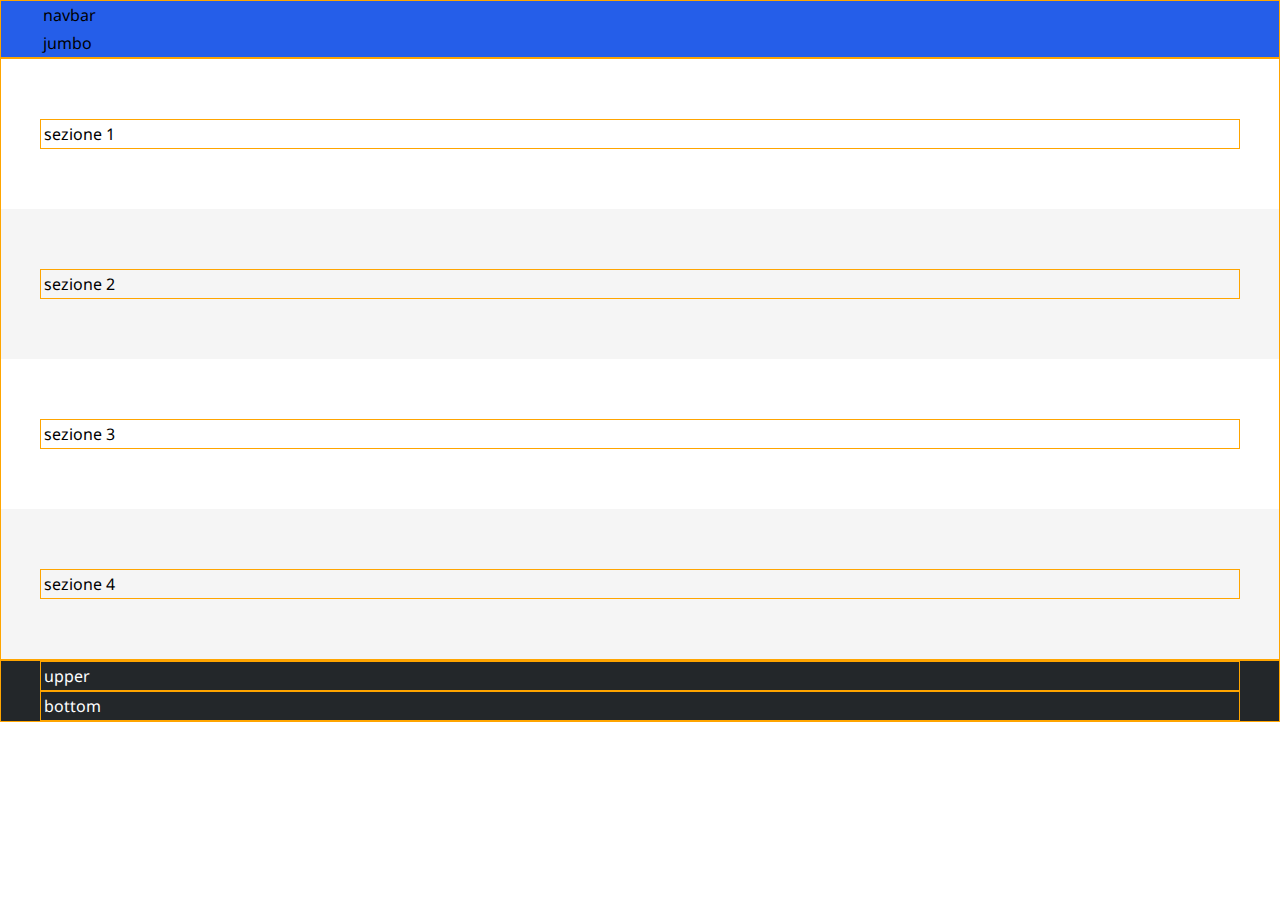
==== index.html @ 84e0dcfd "create fundament" ====
<!DOCTYPE html>
<html lang="en">
<head>
    <meta charset="UTF-8">
    <meta name="viewport" content="width=device-width, initial-scale=1.0">
    <title>Discord</title>
    <link rel="stylesheet" href="css/style.css">
    <!-- font -->
    <link rel="preconnect" href="https://fonts.googleapis.com">
    <link rel="preconnect" href="https://fonts.gstatic.com" crossorigin>
    <link href="https://fonts.googleapis.com/css2?family=Noto+Sans:wght@300;400;500;700&display=swap" rel="stylesheet">
    <!-- icon -->
    <link rel="stylesheet" href="https://cdnjs.cloudflare.com/ajax/libs/font-awesome/6.4.2/css/all.min.css" integrity="sha512-z3gLpd7yknf1YoNbCzqRKc4qyor8gaKU1qmn+CShxbuBusANI9QpRohGBreCFkKxLhei6S9CQXFEbbKuqLg0DA==" crossorigin="anonymous" referrerpolicy="no-referrer" />
</head>
<body>
    <header class="debug">
        <nav class="container">
            navbar
        </nav>

        <div class="container" id="jumbo">
            jumbo
        </div>
    </header>
    
    <main class="debug">
        <section>
            <div class="container debug">
                sezione 1
            </div>
        </section>
        <section class="even">
            <div class="container debug">
                sezione 2
            </div>
        </section>
        <section>
            <div class="container debug">
                sezione 3
            </div>
        </section>
        <section class="even">
            <div class="container debug">
                sezione 4
            </div>
        </section>
    </main>

    <footer class="debug">
        <div class="container debug">
            upper
        </div>

        <div class="container debug">
            bottom
        </div>
    </footer>
</body>
</html>
---- css/style.css ----
/* reset */
*
{
    box-sizing: border-box;
    margin: 0;
    padding: 0;
}

/* palette */
:root {
	--color-primary: #ffffff;
	--color-bg_header: #255ee9;
	--color-bg_footer: #23272a;
	--color-main: #7289da;
	--color-secondary: #f5f5f5;
}

/* general */
body
{
    font-family: 'Noto Sans', sans-serif;
}

.container
{
    max-width: 1200px;
    margin: 0 auto;
    padding: 3px;
}

/* utilities */
.debug
{
    border: 1px solid orange;
}

/* header */
header
{
    background-color: var(--color-bg_header);
}

/* main */
main > section 
{
    padding: 60px 0;
}

.even
{
    background-color: var(--color-secondary);
}

/* footer */
footer
{
    background-color: var(--color-bg_footer);
    color: var(--color-primary);
}
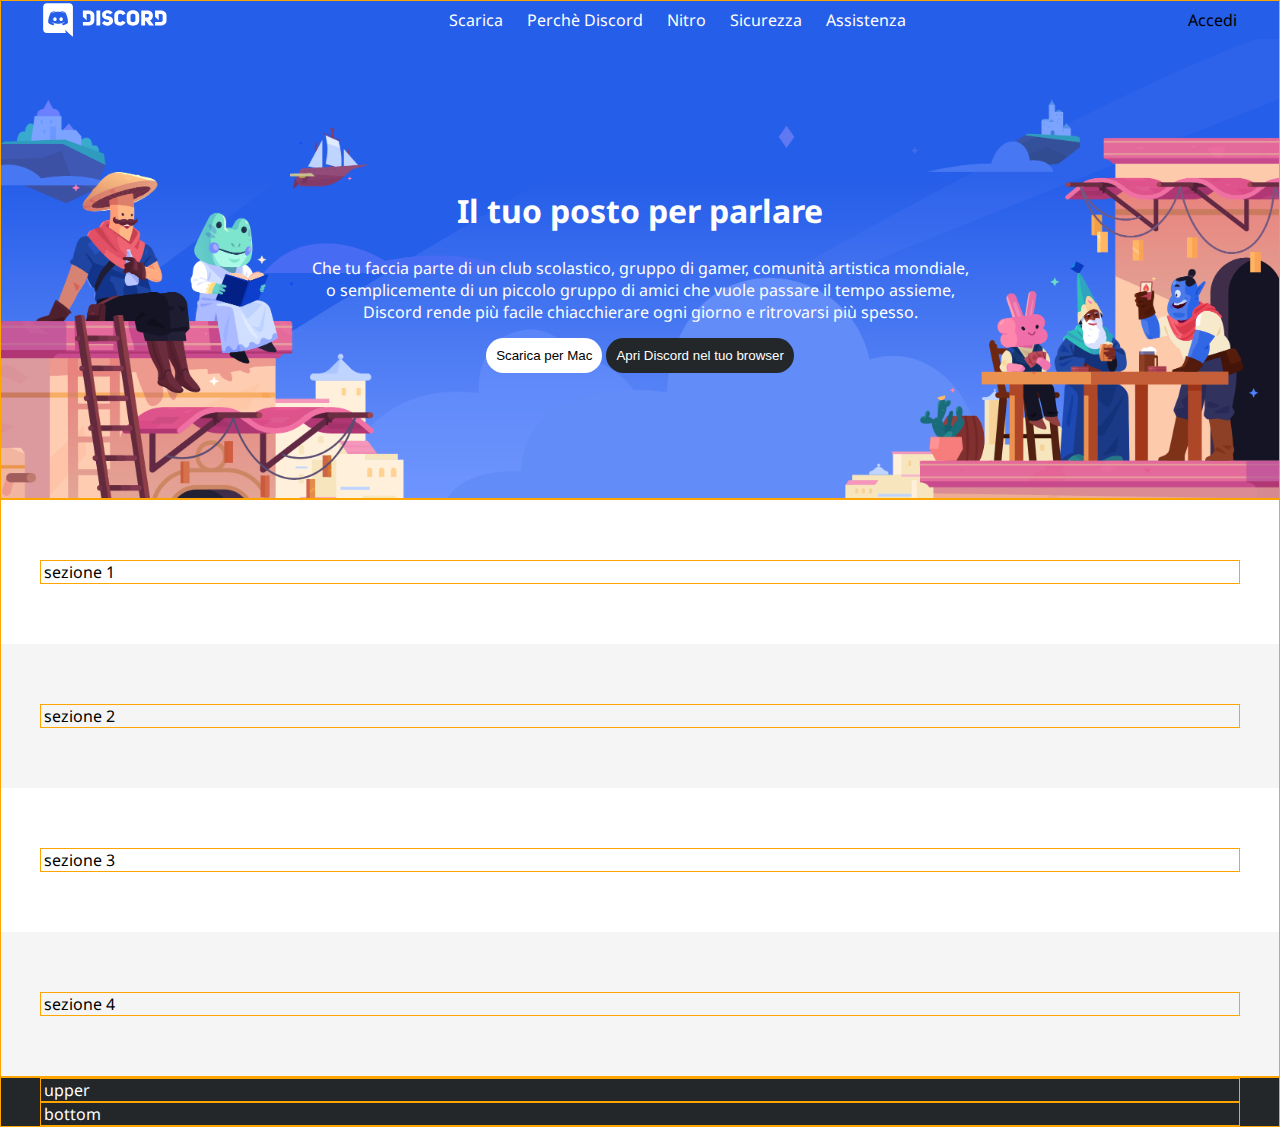
==== commit 1e0766b9: "fundaments header" ====
--- a/index.html
+++ b/index.html
@@ -14,12 +14,30 @@
 </head>
 <body>
     <header class="debug">
-        <nav class="container">
-            navbar
+        <nav class="container dflex">
+            <img src="img/logo.svg" alt="Logo">
+            <ul class="dflex">
+                <li><a href="">Scarica</a></li>
+                <li><a href="">Perchè Discord</a></li>
+                <li><a href="">Nitro</a></li>
+                <li><a href="">Sicurezza</a></li>
+                <li><a href="">Assistenza</a></li>
+            </ul>
+            <div>Accedi</div>
         </nav>
 
-        <div class="container" id="jumbo">
-            jumbo
+        <div id="jumbo">
+            <div class="container dflex centerflex">
+                <div class="jumbo-content">
+                    <h1>Il tuo posto per parlare</h1>
+                    <div class="intro">
+                        Che tu faccia parte di un club scolastico, gruppo di gamer, comunità artistica mondiale, o semplicemente
+                        di un piccolo gruppo di amici che vuole passare il tempo assieme, Discord rende più facile chiacchierare ogni giorno e ritrovarsi più spesso.
+                    </div>
+                    <button class="b-white">Scarica per Mac</button>
+                    <button class="b-black">Apri Discord nel tuo browser</button>
+                </div>
+            </div>
         </div>
     </header>
     
--- a/css/style.css
+++ b/css/style.css
@@ -25,7 +25,27 @@
 {
     max-width: 1200px;
     margin: 0 auto;
-    padding: 3px;
+    padding: 0 3px;
+}
+
+ul
+{
+    list-style: none;
+}
+
+a
+{
+    color: var(--color-primary);
+    display: block;
+    padding: 8px 12px;
+    text-decoration: none;
+}
+
+button
+{
+    padding: 10px;
+    border-radius: 18px;
+    border: none;
 }
 
 /* utilities */
@@ -34,10 +54,61 @@
     border: 1px solid orange;
 }
 
+.dflex
+{
+    display: flex;
+    flex-flow: row wrap;
+    justify-content: space-between;
+    align-items: center;
+    align-content: center;
+}
+
+.centerflex
+{
+    justify-content: center;
+}
+
 /* header */
 header
 {
     background-color: var(--color-bg_header);
+}
+
+#jumbo
+{
+    background-image: url("../img/jumbo.png");
+    background-size: cover;
+    padding: 125px;
+}
+
+.jumbo-content
+{
+    max-width: 900px;
+    text-align: center;
+}
+
+h1
+{
+    padding: 25px 0;
+    color: var(--color-primary);
+}
+
+.intro
+{
+    font-size: 1em;
+    padding: 0 120px 15px;
+    color: var(--color-primary);
+}
+
+.b-white
+{
+    background-color: var(--color-primary);
+}
+
+.b-black
+{
+    background-color: var(--color-bg_footer);
+    color: var(--color-primary);
 }
 
 /* main */
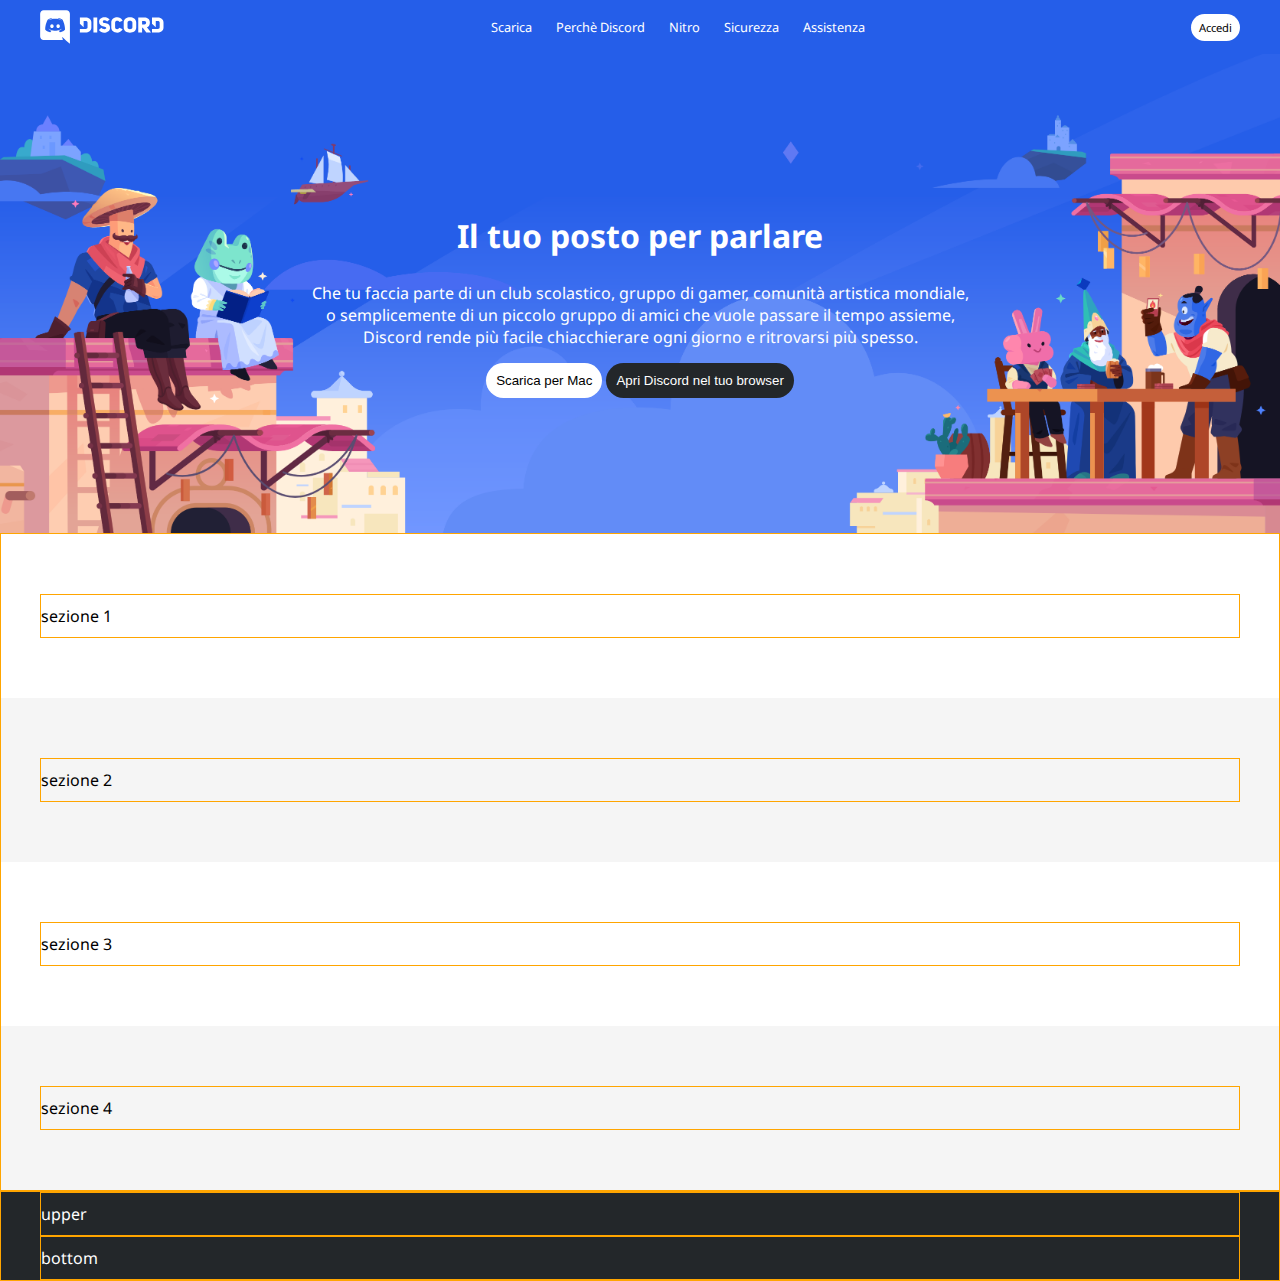
==== commit ae1b88f4: "finished header" ====
--- a/index.html
+++ b/index.html
@@ -13,9 +13,12 @@
     <link rel="stylesheet" href="https://cdnjs.cloudflare.com/ajax/libs/font-awesome/6.4.2/css/all.min.css" integrity="sha512-z3gLpd7yknf1YoNbCzqRKc4qyor8gaKU1qmn+CShxbuBusANI9QpRohGBreCFkKxLhei6S9CQXFEbbKuqLg0DA==" crossorigin="anonymous" referrerpolicy="no-referrer" />
 </head>
 <body>
-    <header class="debug">
+    <header>
+        <!-- nav-bar -->
         <nav class="container dflex">
+            <!-- logo -->
             <img src="img/logo.svg" alt="Logo">
+            <!-- info -->
             <ul class="dflex">
                 <li><a href="">Scarica</a></li>
                 <li><a href="">Perchè Discord</a></li>
@@ -23,18 +26,26 @@
                 <li><a href="">Sicurezza</a></li>
                 <li><a href="">Assistenza</a></li>
             </ul>
-            <div>Accedi</div>
+            <!-- log-in -->
+            <div class="login">Accedi</div>
         </nav>
 
+        <!-- hero-section -->
         <div id="jumbo">
             <div class="container dflex centerflex">
                 <div class="jumbo-content">
+                    <!-- title -->
                     <h1>Il tuo posto per parlare</h1>
+                    <!-- description -->
                     <div class="intro">
                         Che tu faccia parte di un club scolastico, gruppo di gamer, comunità artistica mondiale, o semplicemente
                         di un piccolo gruppo di amici che vuole passare il tempo assieme, Discord rende più facile chiacchierare ogni giorno e ritrovarsi più spesso.
                     </div>
-                    <button class="b-white">Scarica per Mac</button>
+                    <!-- buttons -->
+                    <button class="b-white">
+                        <i class="fa-solid fa-arrow-down-long" style="color: #000000;"></i>
+                        Scarica per Mac
+                    </button>
                     <button class="b-black">Apri Discord nel tuo browser</button>
                 </div>
             </div>
--- a/css/style.css
+++ b/css/style.css
@@ -25,7 +25,7 @@
 {
     max-width: 1200px;
     margin: 0 auto;
-    padding: 0 3px;
+    padding: 10px 0px;
 }
 
 ul
@@ -39,6 +39,7 @@
     display: block;
     padding: 8px 12px;
     text-decoration: none;
+    font-size: 0.8em;
 }
 
 button
@@ -68,12 +69,21 @@
     justify-content: center;
 }
 
-/* header */
+/* HEADER */
 header
 {
     background-color: var(--color-bg_header);
 }
+/* nav  */
+.login
+{
+    font-size: 0.7em;
+    padding:  6px 8px;
+    background-color: var(--color-primary);
+    border-radius: 18px;
+}
 
+/* hero-section */
 #jumbo
 {
     background-image: url("../img/jumbo.png");
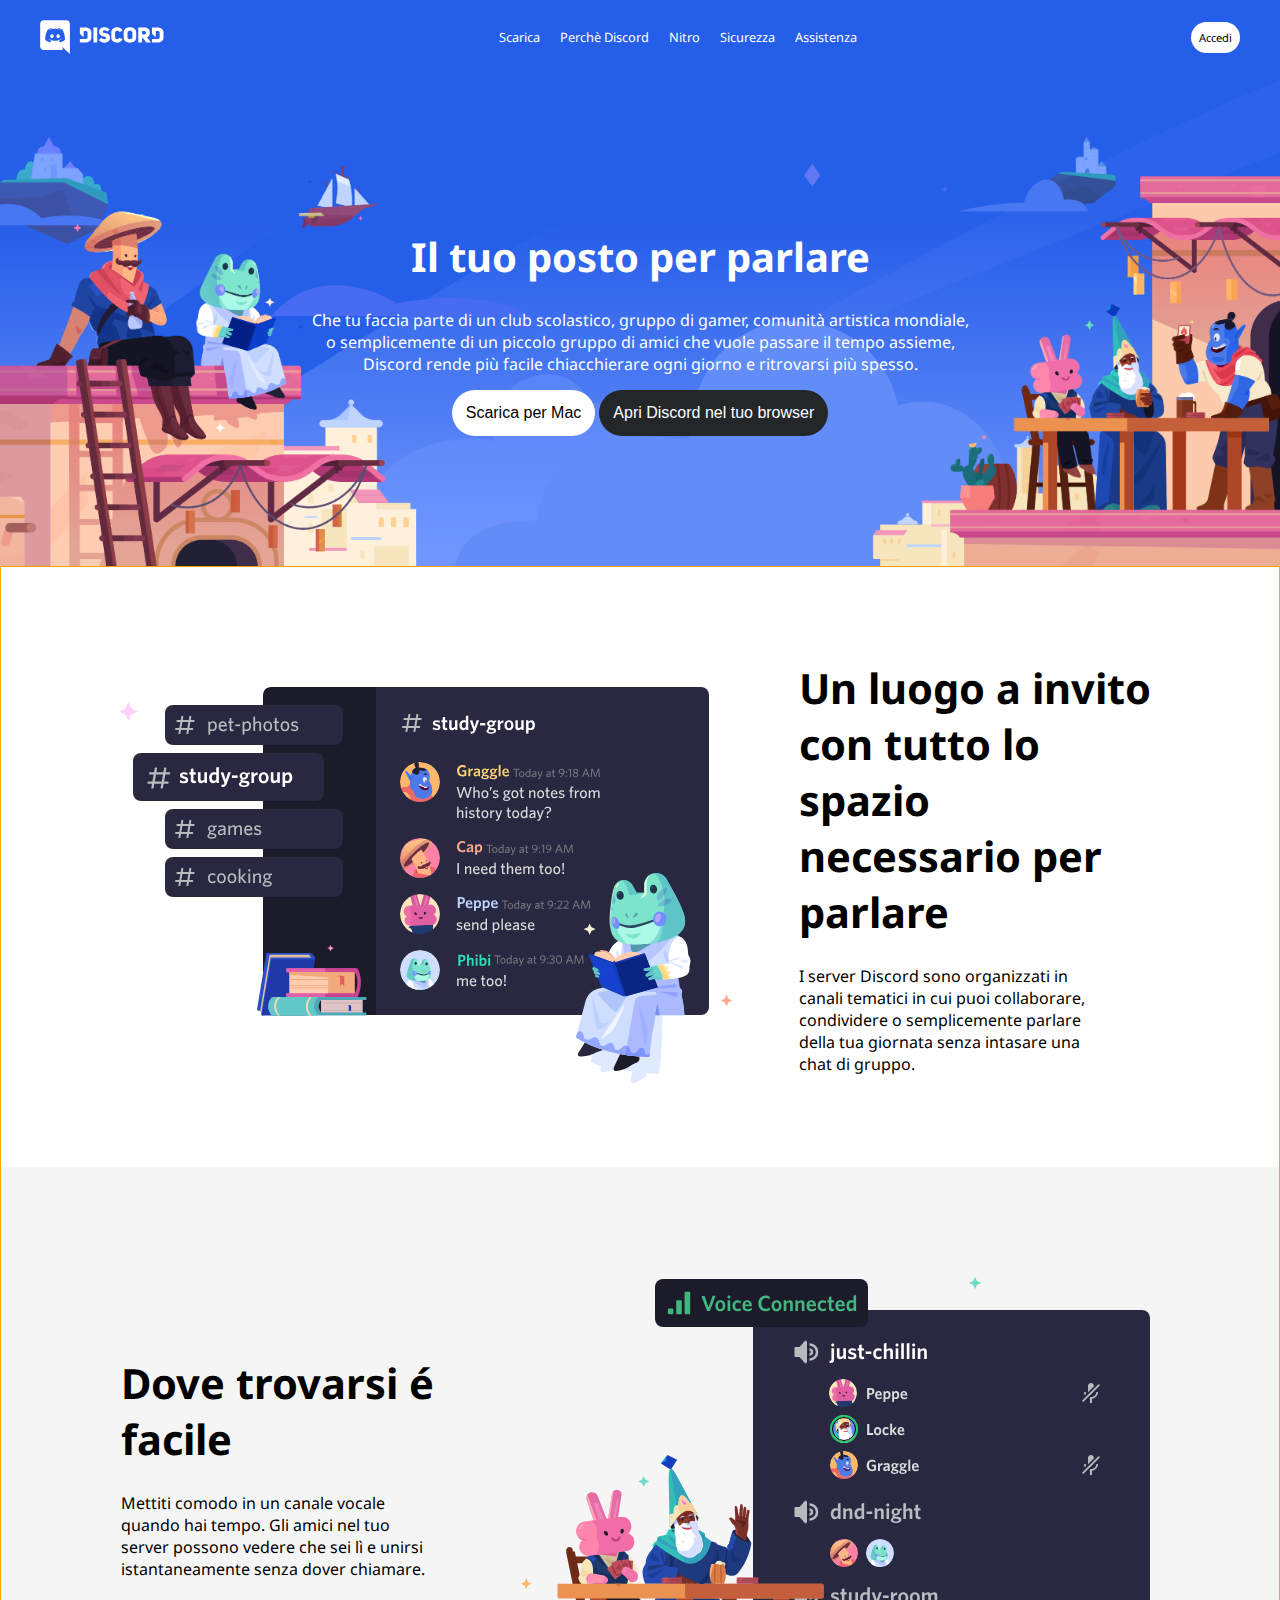
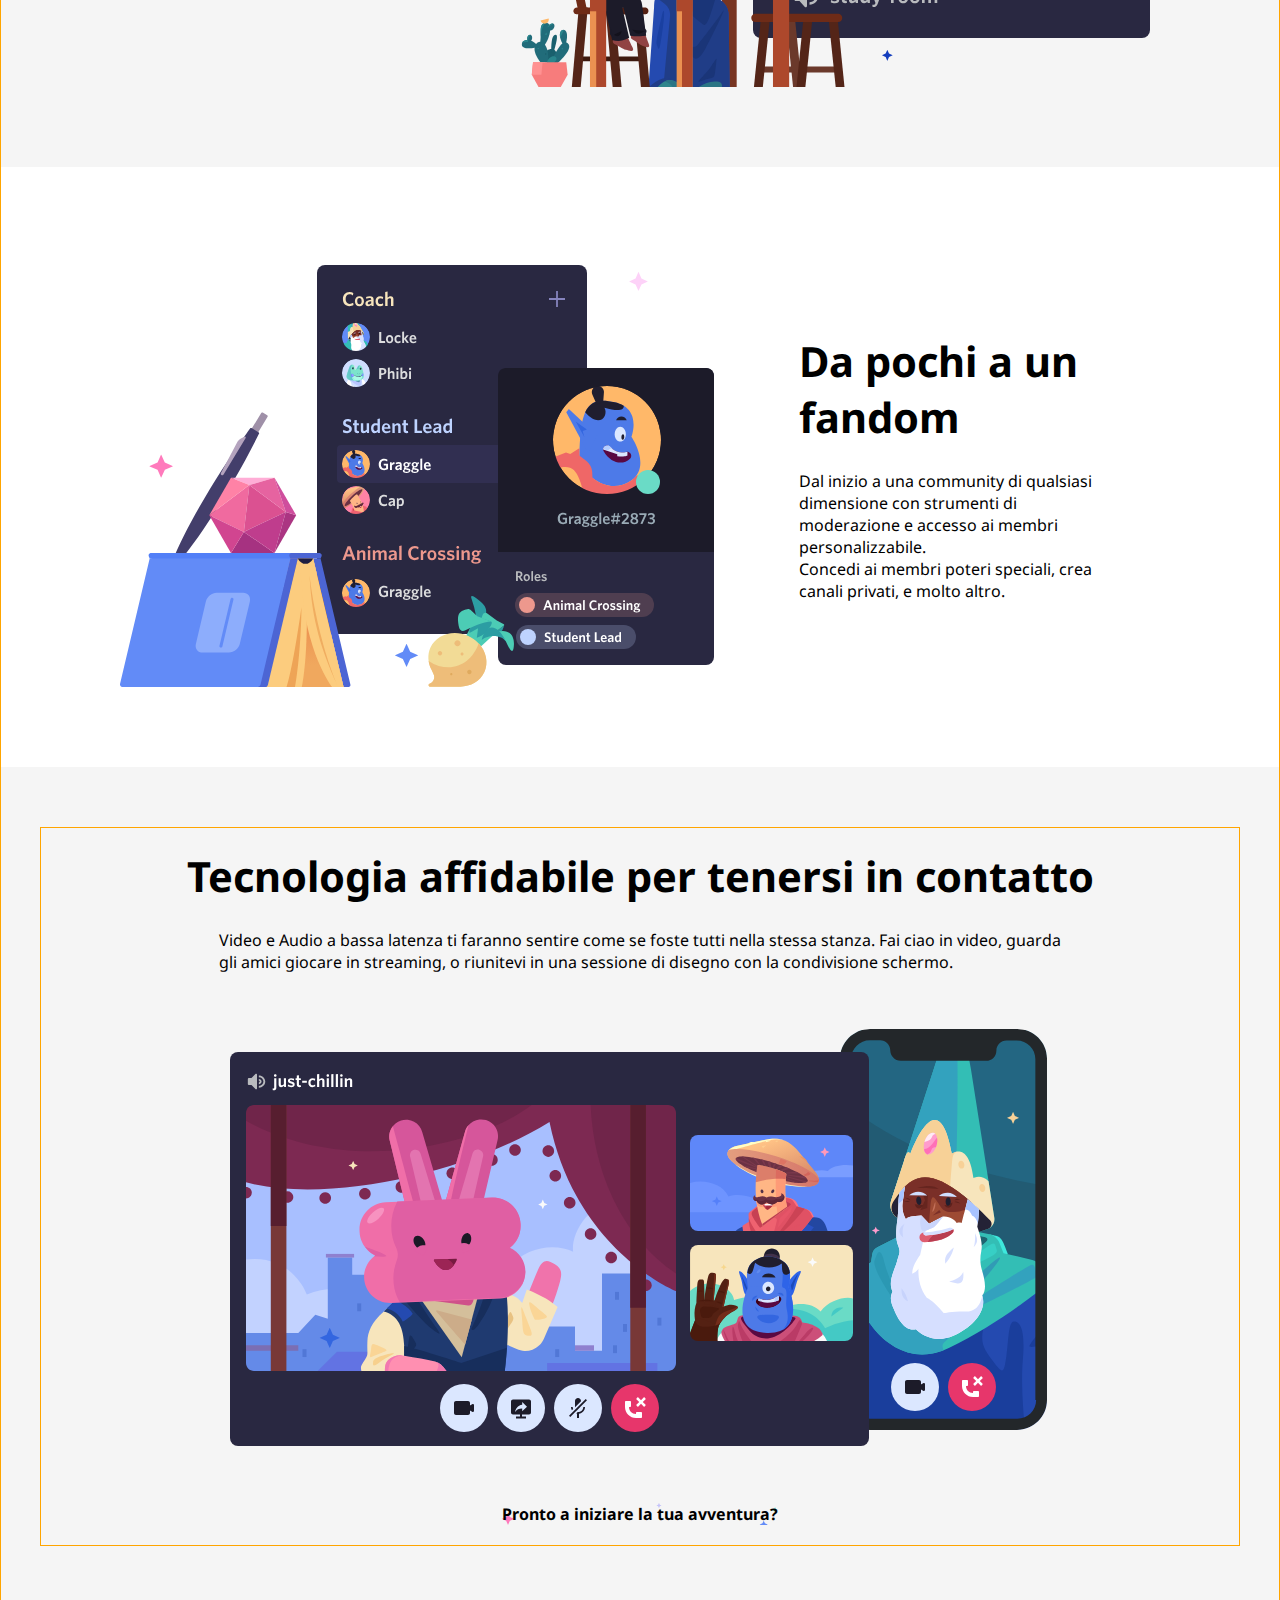
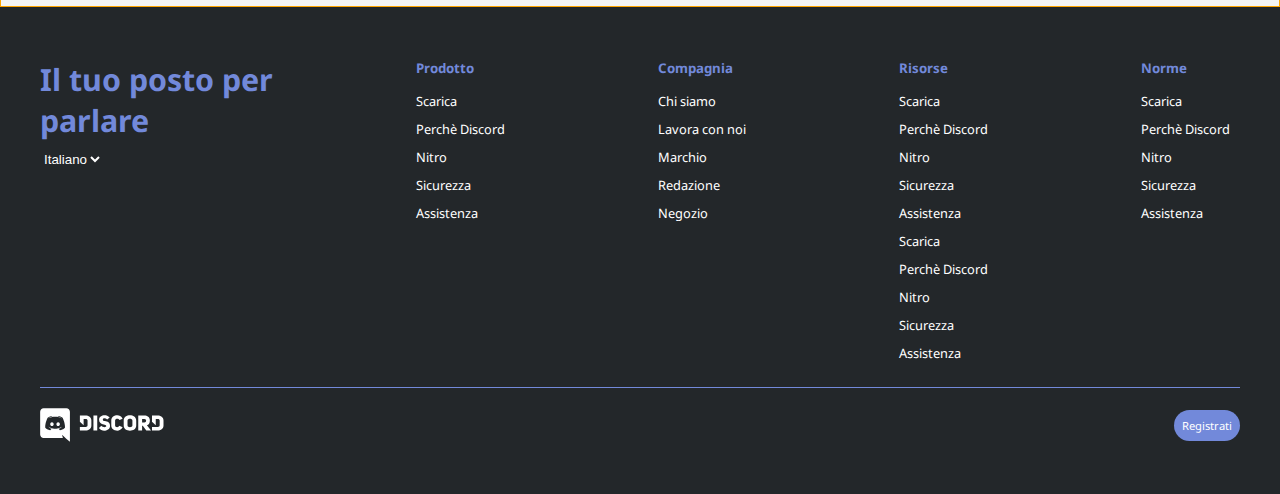
==== commit e801738e: "completing" ====
--- a/index.html
+++ b/index.html
@@ -54,35 +54,117 @@
     
     <main class="debug">
         <section>
-            <div class="container debug">
-                sezione 1
+            <div class="container dflex centerflex">
+                <img src="img/item1.svg" alt="item1">
+                <div class="title-des">
+                    <h2>
+                        Un luogo a invito con tutto lo spazio
+                        necessario per
+                        parlare
+                    </h2>
+                    <p>
+                        I server Discord sono organizzati in canali tematici in cui puoi collaborare, condividere o semplicemente parlare della tua giornata senza intasare una chat di gruppo.
+                    </p>
+                </div>
             </div>
         </section>
         <section class="even">
-            <div class="container debug">
-                sezione 2
+            <div class="container dflex centerflex reverse">
+                <img src="img/item2.svg" alt="item2">
+                <div class="title-des">
+                    <h2>
+                        Dove trovarsi é facile                       
+                    </h2>
+                    <p>
+                        Mettiti comodo in un canale vocale quando hai tempo. Gli amici nel tuo server possono vedere che sei lì e unirsi istantaneamente senza dover chiamare.                   
+                    </p>
+                </div>
             </div>
         </section>
         <section>
-            <div class="container debug">
-                sezione 3
+            <div class="container dflex centerflex">
+                <img src="img/item3.svg" alt="item3">
+                <div class="title-des">
+                    <h2>
+                        Da pochi a un fandom
+                    </h2>
+                    <p>
+                        Dal inizio a una community di qualsiasi dimensione con strumenti di moderazione e accesso ai membri personalizzabile.<br>
+                        Concedi ai membri poteri speciali, crea canali privati, e molto altro.
+                    </p>
+                </div>
             </div>
         </section>
         <section class="even">
-            <div class="container debug">
-                sezione 4
+            <div class="container debug columnflex ">
+                <h2>Tecnologia affidabile per tenersi in contatto</h2>
+                <p>Video e Audio a bassa latenza ti faranno sentire come se foste tutti nella stessa stanza. Fai ciao in video, guarda <br> gli amici giocare in streaming, o riunitevi in una sessione di disegno con la condivisione schermo.</p>
+
+                <img src="img/item4-big.svg" alt="item4">
+
+                <h4>Pronto a iniziare la tua avventura?</h4>
             </div>
         </section>
     </main>
 
-    <footer class="debug">
-        <div class="container debug">
-            upper
+    <footer>
+        <div class="container dflex startflex">
+            <div>
+                <h3>Il tuo posto per<br>parlare</h3>
+                <select>
+                    <option value="italiano">Italiano</option>
+                </select>
+                <div class="icons">
+                    <i class="fa-brands fa-twitter"></i>
+                    <i class="fa-brands fa-instagram"></i>
+                    <i class="fa-brands fa-square-facebook"></i>
+                    <i class="fa-brands fa-youtube"></i>
+                </div>
+            </div>
+            <ul><h5>Prodotto</h5>
+                <li><a href="">Scarica</a></li>
+                <li><a href="">Perchè Discord</a></li>
+                <li><a href="">Nitro</a></li>
+                <li><a href="">Sicurezza</a></li>
+                <li><a href="">Assistenza</a></li>
+            </ul>
+
+            <ul><h5>Compagnia</h5>
+                <li><a href="">Chi siamo</a></li>
+                <li><a href="">Lavora con noi</a></li>
+                <li><a href="">Marchio</a></li>
+                <li><a href="">Redazione</a></li>
+                <li><a href="">Negozio</a></li>
+            </ul>
+
+            <ul><h5>Risorse</h5>
+                <li><a href="">Scarica</a></li>
+                <li><a href="">Perchè Discord</a></li>
+                <li><a href="">Nitro</a></li>
+                <li><a href="">Sicurezza</a></li>
+                <li><a href="">Assistenza</a></li>
+                <li><a href="">Scarica</a></li>
+                <li><a href="">Perchè Discord</a></li>
+                <li><a href="">Nitro</a></li>
+                <li><a href="">Sicurezza</a></li>
+                <li><a href="">Assistenza</a></li>
+            </ul>
+
+            <ul><h5>Norme</h5>
+                <li><a href="">Scarica</a></li>
+                <li><a href="">Perchè Discord</a></li>
+                <li><a href="">Nitro</a></li>
+                <li><a href="">Sicurezza</a></li>
+                <li><a href="">Assistenza</a></li>
+            </ul>
+
+            
         </div>
 
-        <div class="container debug">
-            bottom
-        </div>
+        <aside class="container dflex">
+            <img src="img/logo.svg" alt="Logo">
+            <div class="login b-violet">Registrati</div>
+        </aside>
     </footer>
 </body>
 </html>--- a/css/style.css
+++ b/css/style.css
@@ -25,7 +25,7 @@
 {
     max-width: 1200px;
     margin: 0 auto;
-    padding: 10px 0px;
+    padding: 20px 0px;
 }
 
 ul
@@ -37,16 +37,17 @@
 {
     color: var(--color-primary);
     display: block;
-    padding: 8px 12px;
+    padding: 5px 10px;
     text-decoration: none;
     font-size: 0.8em;
 }
 
 button
 {
-    padding: 10px;
-    border-radius: 18px;
+    padding: 14px;
+    border-radius: 24px;
     border: none;
+    font-size: 1em;
 }
 
 /* utilities */
@@ -69,18 +70,36 @@
     justify-content: center;
 }
 
+.reverse
+{
+    flex-direction: row-reverse;
+}
+
+.startflex
+{
+    align-items: flex-start;
+}
+
+.columnflex
+{
+    display: flex;
+    flex-direction: column;
+    align-items: center;
+}
+
+
 /* HEADER */
 header
 {
     background-color: var(--color-bg_header);
 }
-/* nav  */
+/* nav */
 .login
 {
     font-size: 0.7em;
-    padding:  6px 8px;
+    padding: 8px;
     background-color: var(--color-primary);
-    border-radius: 18px;
+    border-radius: 16px;
 }
 
 /* hero-section */
@@ -88,7 +107,7 @@
 {
     background-image: url("../img/jumbo.png");
     background-size: cover;
-    padding: 125px;
+    padding: 110px;
 }
 
 .jumbo-content
@@ -101,6 +120,7 @@
 {
     padding: 25px 0;
     color: var(--color-primary);
+    font-size: 2.5em;
 }
 
 .intro
@@ -121,15 +141,47 @@
     color: var(--color-primary);
 }
 
+.b-violet
+{
+    background-color: var(--color-main);
+}
+
 /* main */
 main > section 
 {
     padding: 60px 0;
 }
 
+.title-des
+{
+    max-width: 400px;
+    padding: 0 20px;
+}
+
+h2
+{
+    font-size: 2.6em;
+    padding-bottom: 25px;
+}
 .even
 {
     background-color: var(--color-secondary);
+}
+
+.container .title-des p
+{
+    padding: 0 56px 0 0;
+}
+
+.t-align
+{
+    text-align: center;
+}
+
+h4
+{
+    background-image: url(../img/stars.svg);
+    background-size: cover;
 }
 
 /* footer */
@@ -137,4 +189,37 @@
 {
     background-color: var(--color-bg_footer);
     color: var(--color-primary);
-}+    padding: 32px 0;
+}
+
+h3
+{
+    font-size: 1.9em;
+    color: var(--color-main);
+}
+
+select
+{
+    background-color: var(--color-bg_footer);
+    border: none;
+    color: var(--color-primary);
+    padding: 10px 0;
+}
+
+.icons > i
+{
+    color: var(--color-primary);
+    padding-right: 15px;
+}
+
+h5
+{
+    padding: 0px 10px 10px;
+    color: var(--color-main);
+}
+
+aside
+{
+    border-top: 1px solid var(--color-main);
+}
+
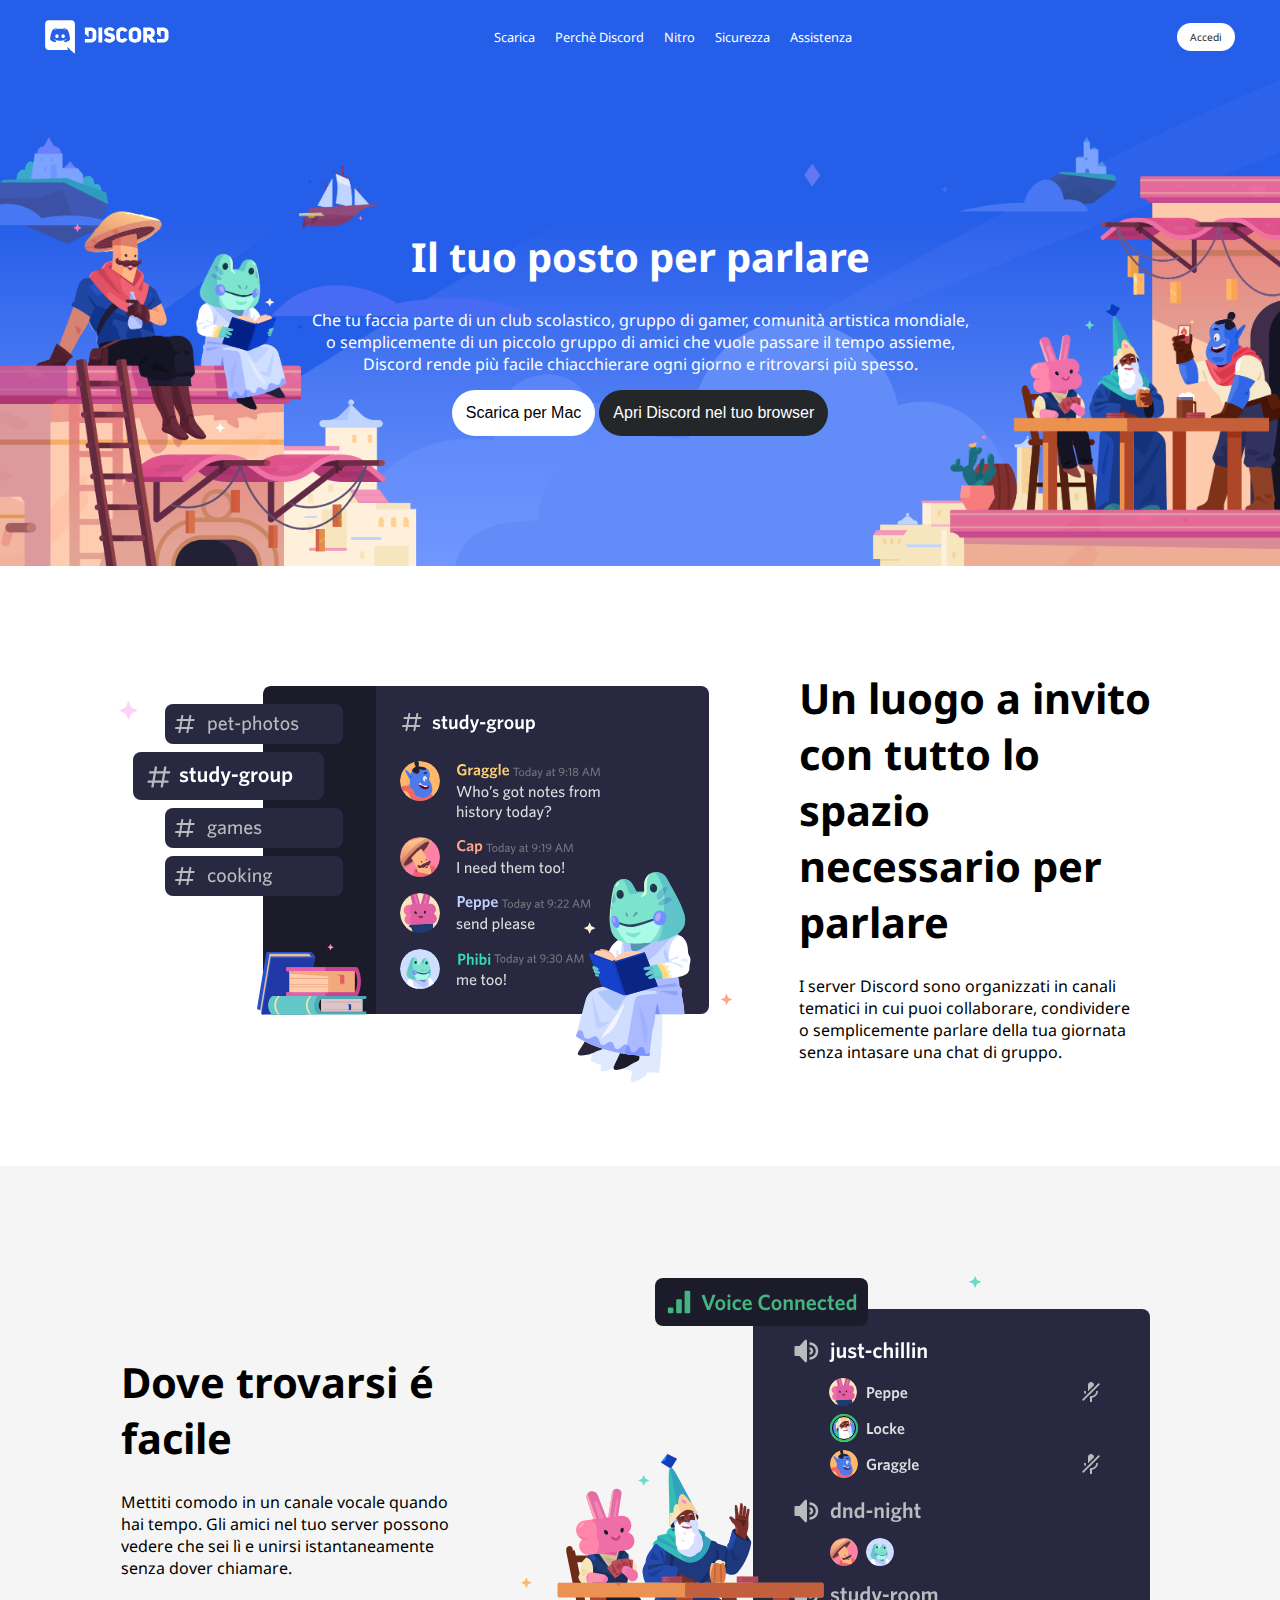
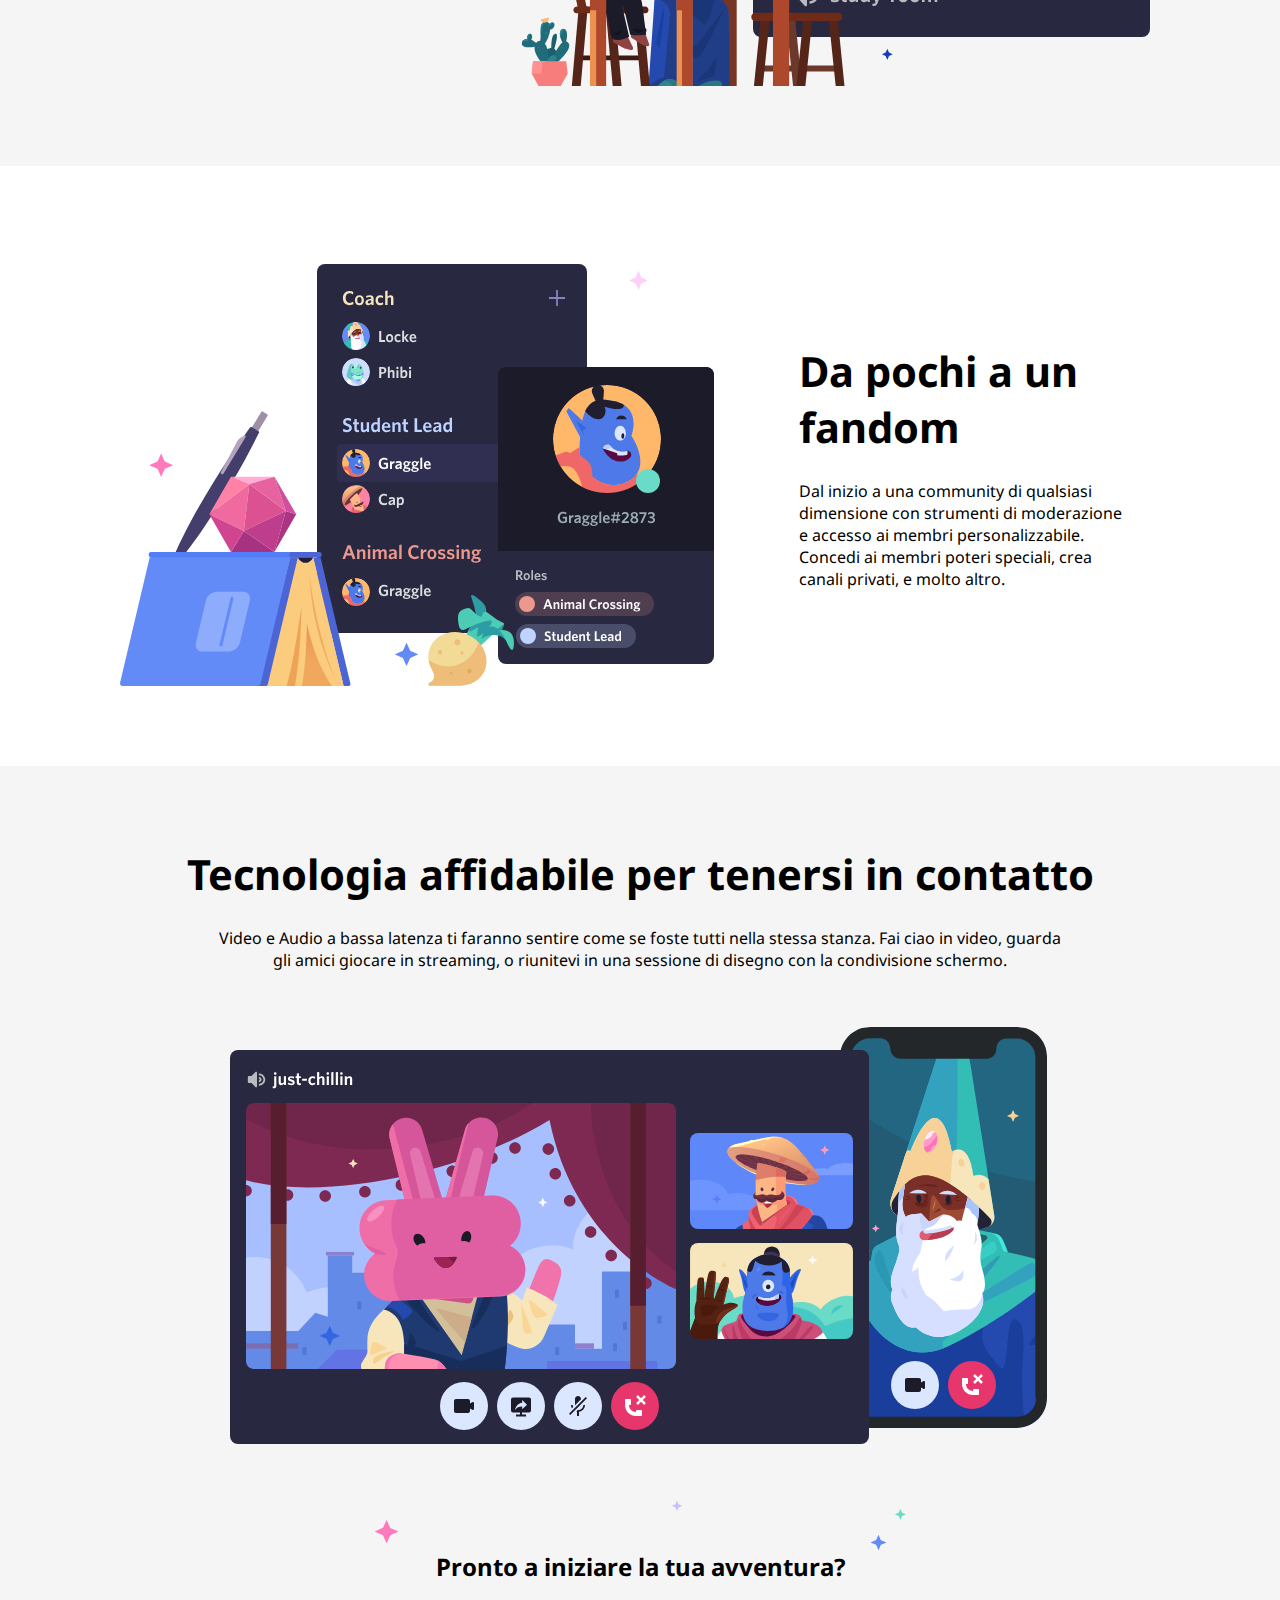
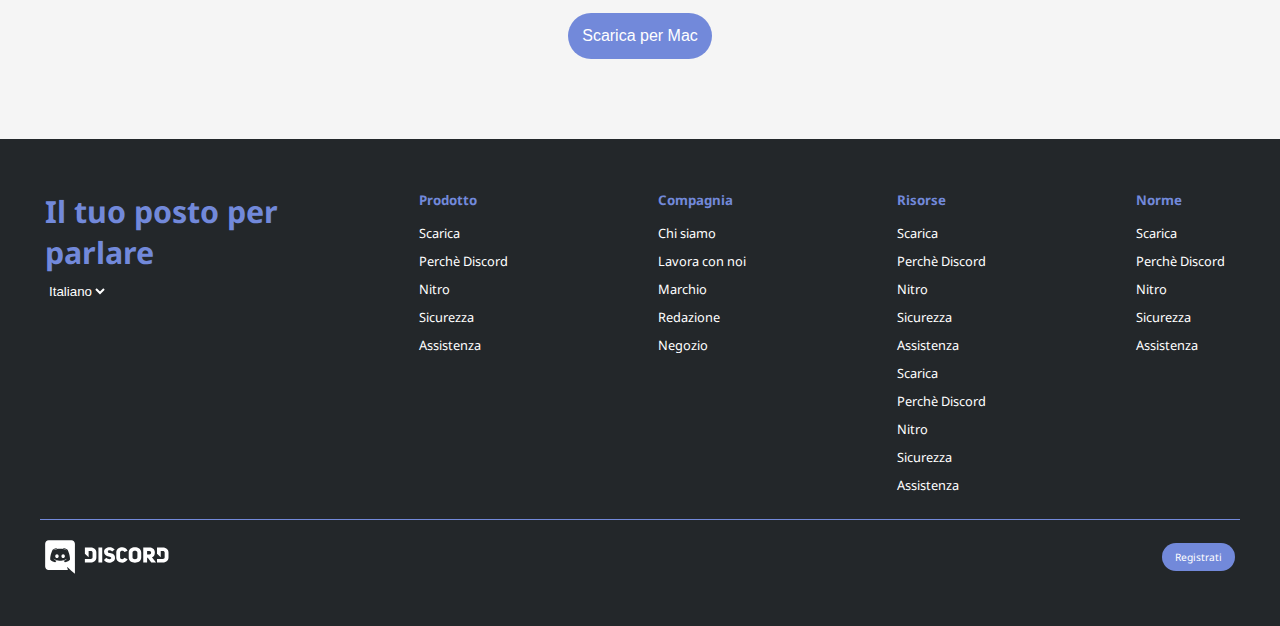
==== commit 2cd0346e: "adjustemets" ====
--- a/index.html
+++ b/index.html
@@ -27,7 +27,7 @@
                 <li><a href="">Assistenza</a></li>
             </ul>
             <!-- log-in -->
-            <div class="login">Accedi</div>
+            <div class="login"><a class="a-b" href="">Accedi</a></div>
         </nav>
 
         <!-- hero-section -->
@@ -52,10 +52,13 @@
         </div>
     </header>
     
-    <main class="debug">
+    <main>
+        <!-- sezione 1 -->
         <section>
             <div class="container dflex centerflex">
+                <!-- img -->
                 <img src="img/item1.svg" alt="item1">
+                <!-- description -->
                 <div class="title-des">
                     <h2>
                         Un luogo a invito con tutto lo spazio
@@ -67,10 +70,13 @@
                     </p>
                 </div>
             </div>
+            <!-- sezione 2 -->
         </section>
         <section class="even">
             <div class="container dflex centerflex reverse">
+                <!-- img -->
                 <img src="img/item2.svg" alt="item2">
+                <!-- description -->
                 <div class="title-des">
                     <h2>
                         Dove trovarsi é facile                       
@@ -81,9 +87,12 @@
                 </div>
             </div>
         </section>
+        <!-- sezione 3 -->
         <section>
             <div class="container dflex centerflex">
+                <!-- img -->
                 <img src="img/item3.svg" alt="item3">
+                <!-- description -->
                 <div class="title-des">
                     <h2>
                         Da pochi a un fandom
@@ -95,19 +104,29 @@
                 </div>
             </div>
         </section>
+        <!-- sezione 4 -->
         <section class="even">
-            <div class="container debug columnflex ">
+            <div class="container columnflex t-align">
+                <!-- description -->
                 <h2>Tecnologia affidabile per tenersi in contatto</h2>
                 <p>Video e Audio a bassa latenza ti faranno sentire come se foste tutti nella stessa stanza. Fai ciao in video, guarda <br> gli amici giocare in streaming, o riunitevi in una sessione di disegno con la condivisione schermo.</p>
-
+                <!-- img -->
                 <img src="img/item4-big.svg" alt="item4">
-
+                <!-- end decription -->
+                <img class="stars" src="img/stars.svg" alt="stars">
                 <h4>Pronto a iniziare la tua avventura?</h4>
+                <!-- download -->
+                <button class="b-violet">
+                    <i class="fa-solid fa-arrow-down-long"></i>
+                    Scarica per Mac
+                    
+                </button>
             </div>
         </section>
     </main>
 
     <footer>
+        <!-- upper footer -->
         <div class="container dflex startflex">
             <div>
                 <h3>Il tuo posto per<br>parlare</h3>
@@ -160,10 +179,10 @@
 
             
         </div>
-
+        <!-- bottom footer -->
         <aside class="container dflex">
             <img src="img/logo.svg" alt="Logo">
-            <div class="login b-violet">Registrati</div>
+            <div class="login b-violet"><a href="">Registrati</a></div>
         </aside>
     </footer>
 </body>
--- a/css/style.css
+++ b/css/style.css
@@ -25,7 +25,7 @@
 {
     max-width: 1200px;
     margin: 0 auto;
-    padding: 20px 0px;
+    padding: 20px 5px;
 }
 
 ul
@@ -40,6 +40,11 @@
     padding: 5px 10px;
     text-decoration: none;
     font-size: 0.8em;
+}
+
+.a-b
+{
+    color: var(--color-bg_footer);
 }
 
 button
@@ -96,8 +101,8 @@
 /* nav */
 .login
 {
-    font-size: 0.7em;
-    padding: 8px;
+    font-size: 0.8em;
+    padding: 2px 3px;
     background-color: var(--color-primary);
     border-radius: 16px;
 }
@@ -144,6 +149,7 @@
 .b-violet
 {
     background-color: var(--color-main);
+    color: white;
 }
 
 /* main */
@@ -170,7 +176,7 @@
 
 .container .title-des p
 {
-    padding: 0 56px 0 0;
+    padding: 0 25px 0 0;
 }
 
 .t-align
@@ -180,8 +186,8 @@
 
 h4
 {
-    background-image: url(../img/stars.svg);
-    background-size: cover;
+    font-size: 1.5em;
+    padding-bottom: 30px;
 }
 
 /* footer */
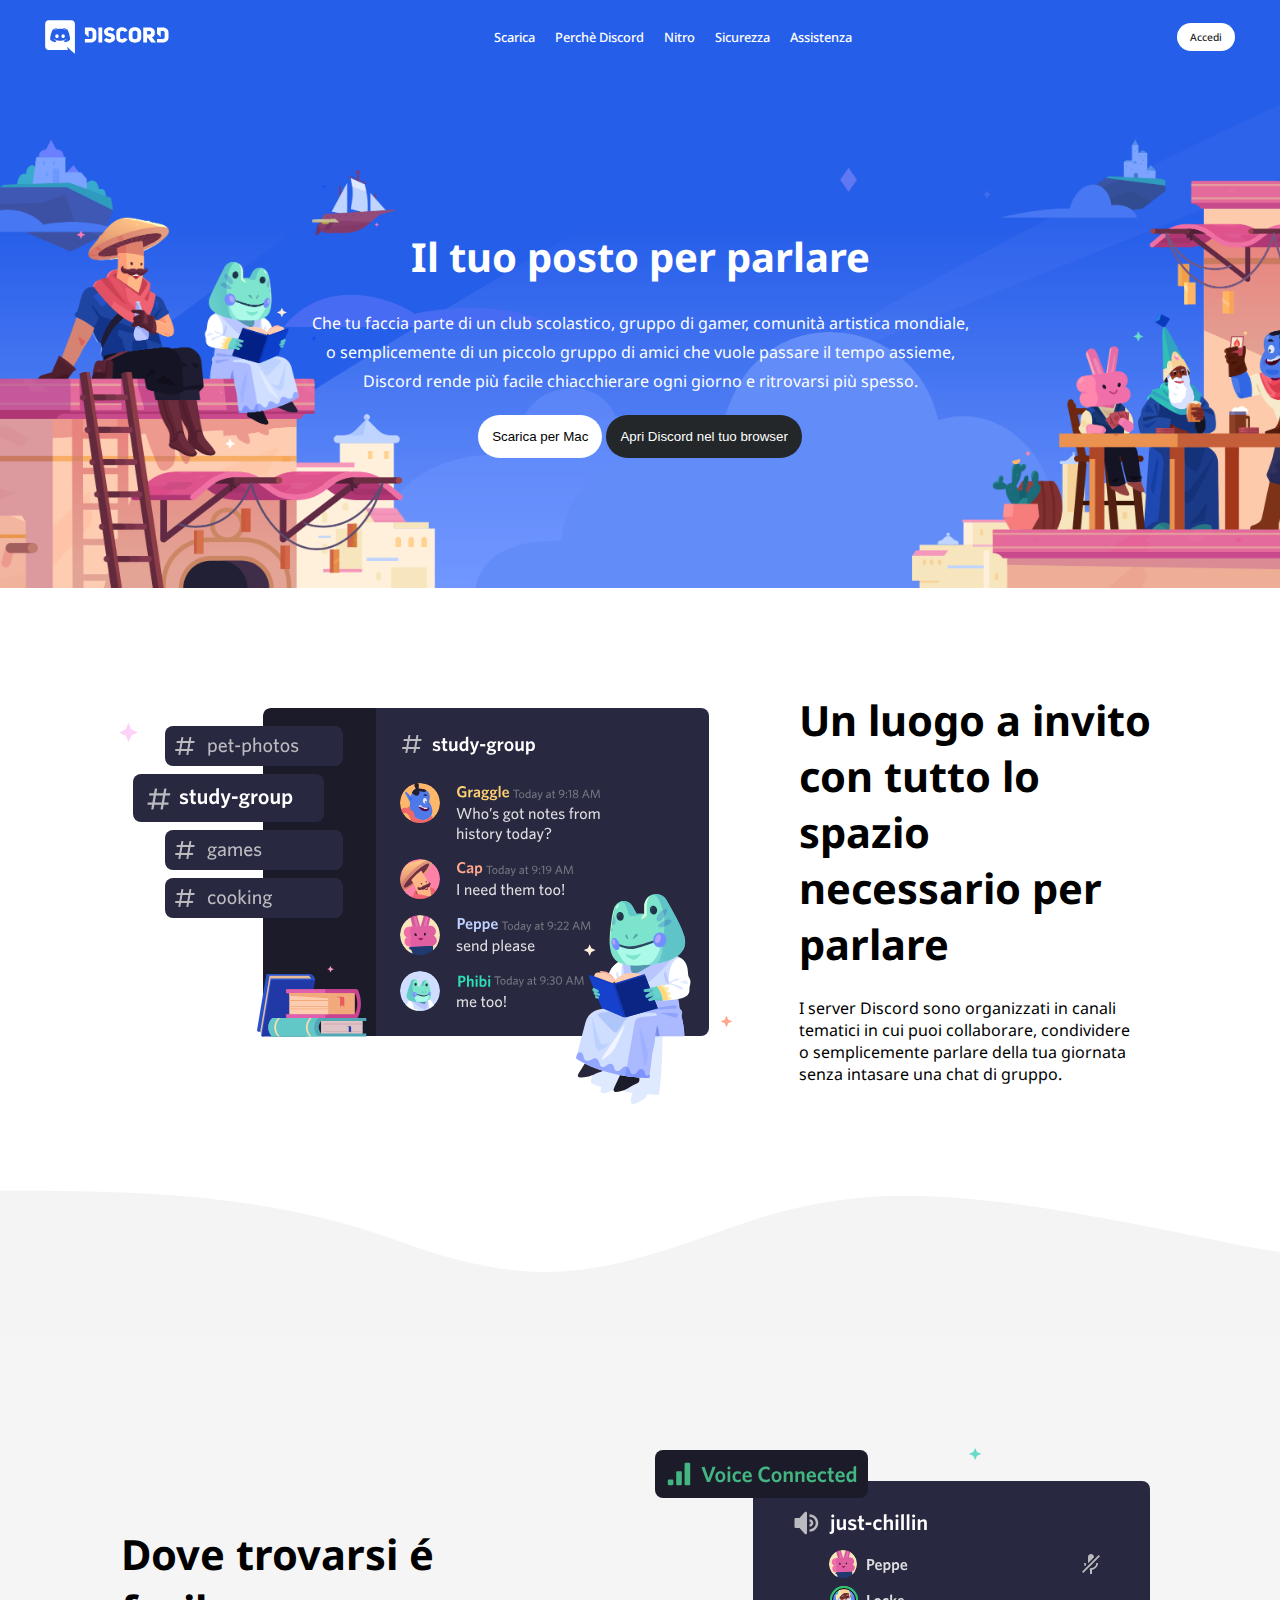
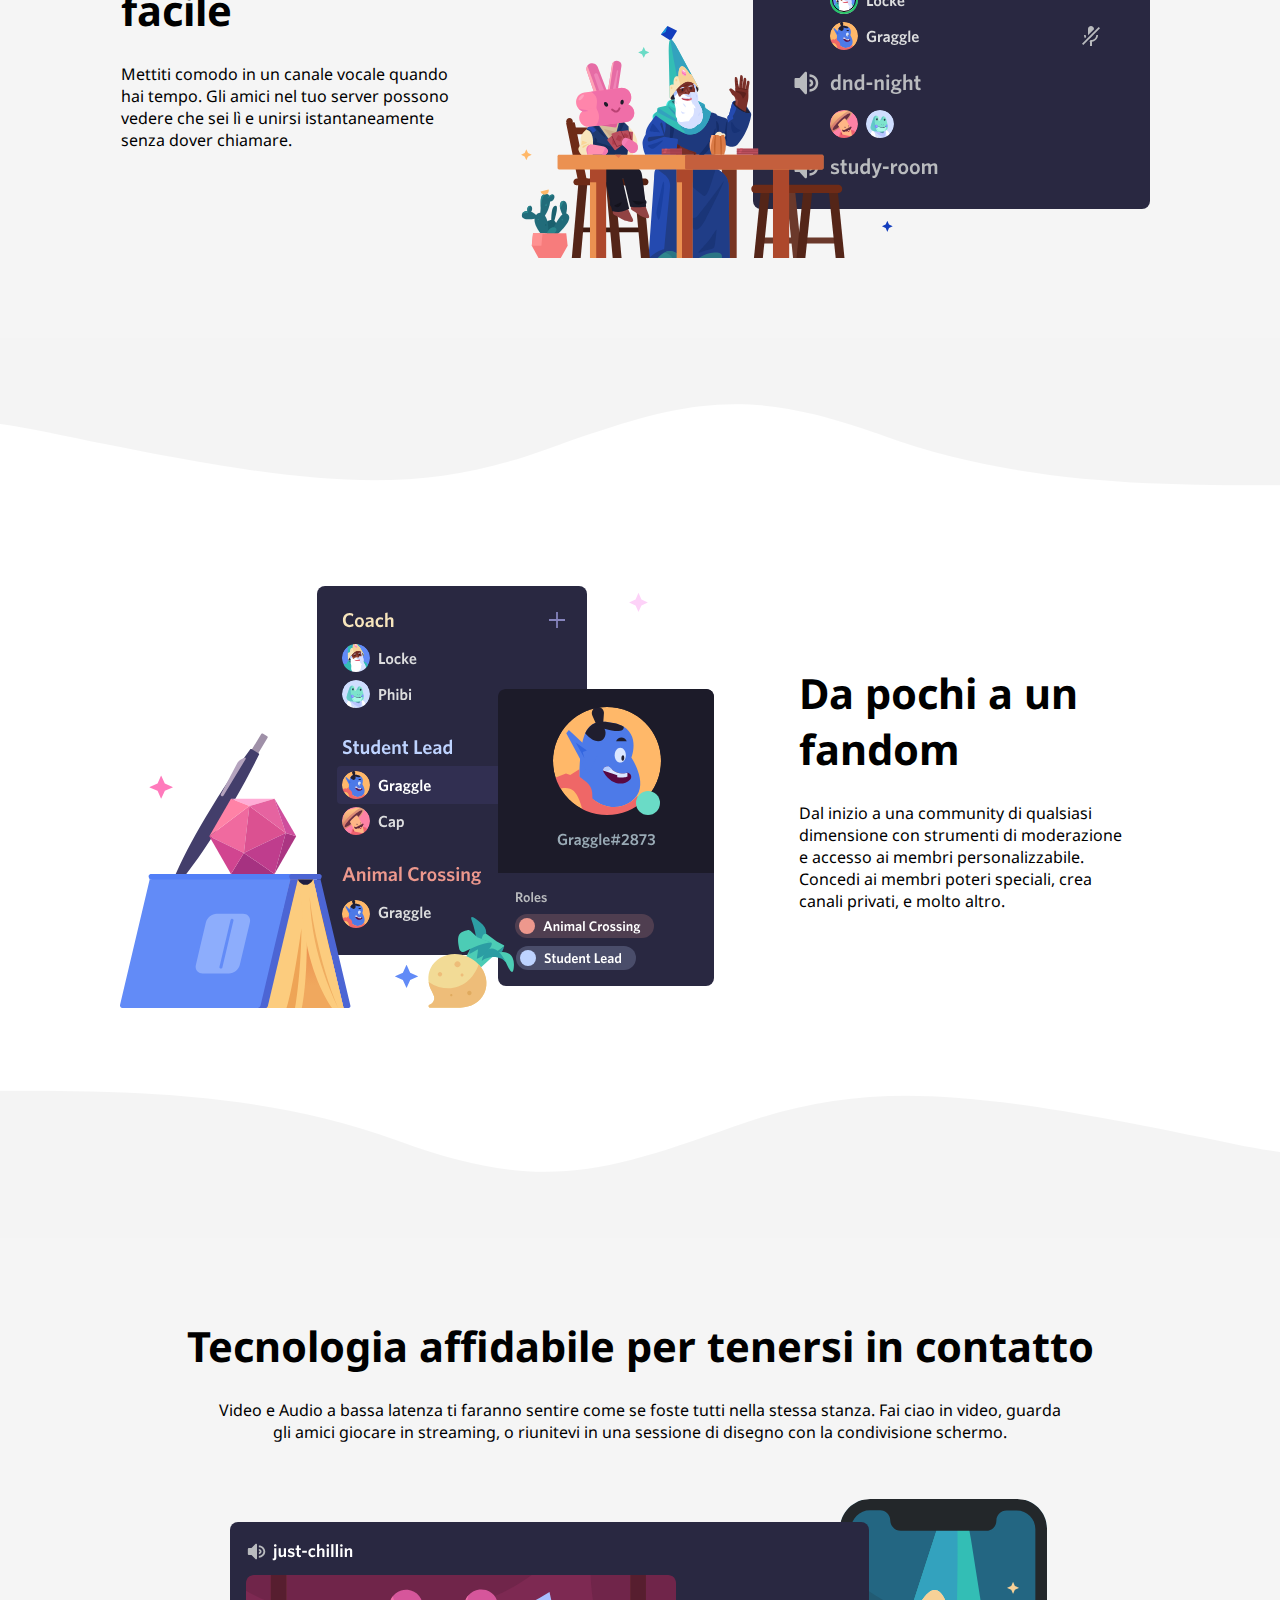
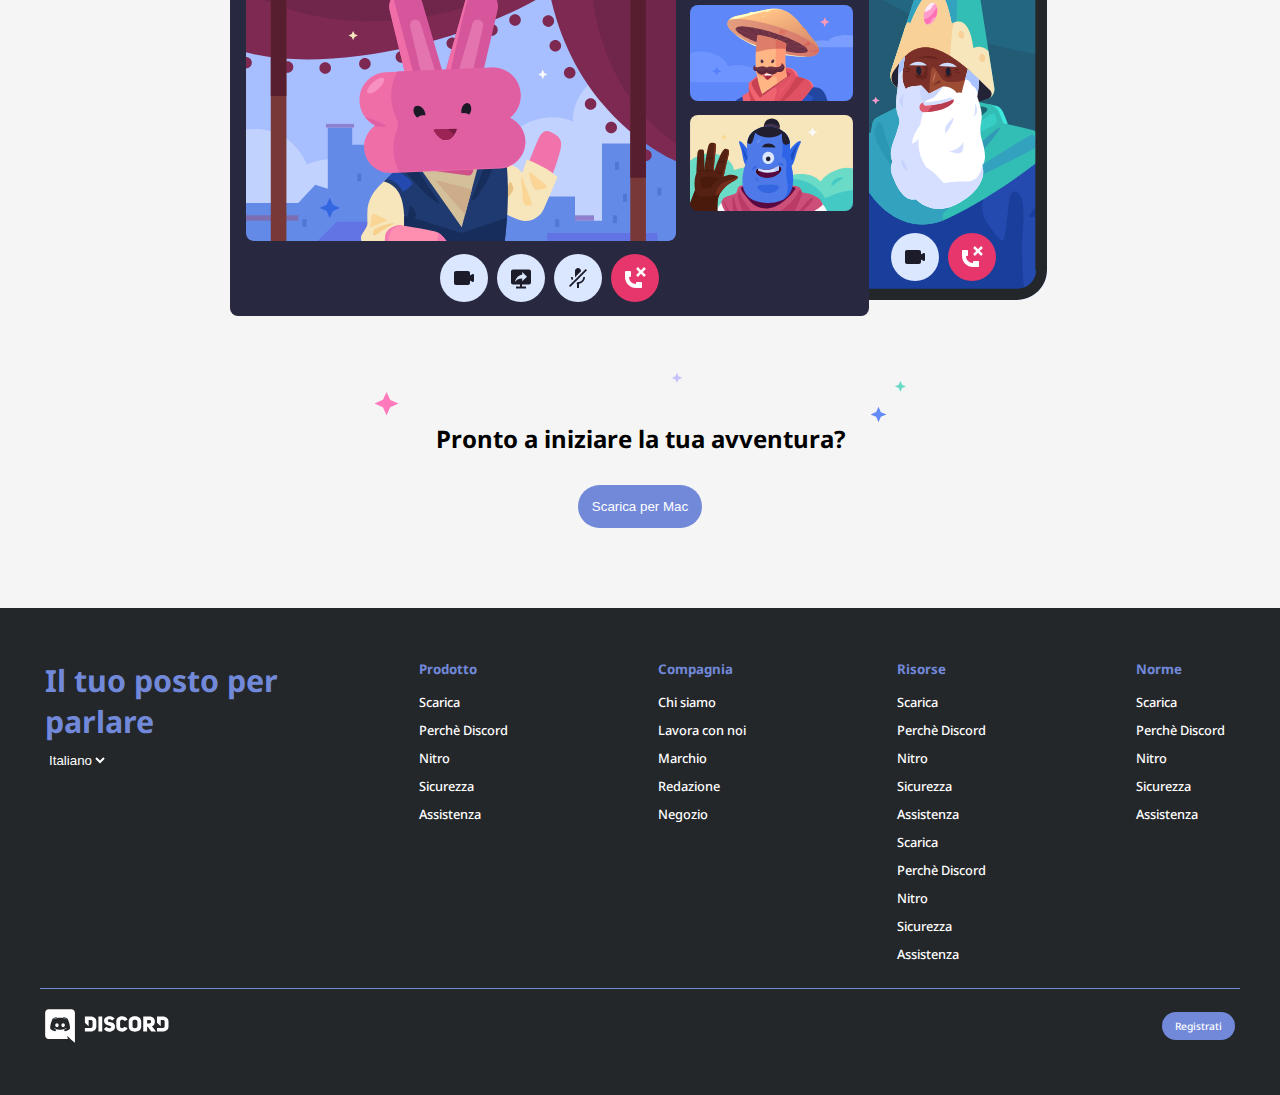
==== commit 59530a7a: "added waves" ====
--- a/index.html
+++ b/index.html
@@ -4,14 +4,17 @@
     <meta charset="UTF-8">
     <meta name="viewport" content="width=device-width, initial-scale=1.0">
     <title>Discord</title>
-    <link rel="stylesheet" href="css/style.css">
     <!-- font -->
     <link rel="preconnect" href="https://fonts.googleapis.com">
     <link rel="preconnect" href="https://fonts.gstatic.com" crossorigin>
     <link href="https://fonts.googleapis.com/css2?family=Noto+Sans:wght@300;400;500;700&display=swap" rel="stylesheet">
     <!-- icon -->
     <link rel="stylesheet" href="https://cdnjs.cloudflare.com/ajax/libs/font-awesome/6.4.2/css/all.min.css" integrity="sha512-z3gLpd7yknf1YoNbCzqRKc4qyor8gaKU1qmn+CShxbuBusANI9QpRohGBreCFkKxLhei6S9CQXFEbbKuqLg0DA==" crossorigin="anonymous" referrerpolicy="no-referrer" />
+    <!-- css -->
+    <link rel="stylesheet" href="css/style.css">
+   
 </head>
+
 <body>
     <header>
         <!-- nav-bar -->
@@ -70,8 +73,14 @@
                     </p>
                 </div>
             </div>
+
             <!-- sezione 2 -->
         </section>
+
+        <!-- sezione 2 -->
+        <div>
+            <img src="img/wave.svg" alt="stars">
+        </div>
         <section class="even">
             <div class="container dflex centerflex reverse">
                 <!-- img -->
@@ -87,6 +96,10 @@
                 </div>
             </div>
         </section>
+        <div class="wave-bottom">
+            <img src="img/wave.svg" alt="stars">
+        </div>
+        
         <!-- sezione 3 -->
         <section>
             <div class="container dflex centerflex">
@@ -104,7 +117,11 @@
                 </div>
             </div>
         </section>
+
         <!-- sezione 4 -->
+        <div>
+            <img src="img/wave.svg" alt="stars">
+        </div>
         <section class="even">
             <div class="container columnflex t-align">
                 <!-- description -->
@@ -123,6 +140,7 @@
                 </button>
             </div>
         </section>
+        
     </main>
 
     <footer>
--- a/css/style.css
+++ b/css/style.css
@@ -40,11 +40,17 @@
     padding: 5px 10px;
     text-decoration: none;
     font-size: 0.8em;
+    font-weight: 500;
 }
 
 .a-b
 {
     color: var(--color-bg_footer);
+}
+
+ul a:hover
+{
+    text-decoration: underline;
 }
 
 button
@@ -52,7 +58,6 @@
     padding: 14px;
     border-radius: 24px;
     border: none;
-    font-size: 1em;
 }
 
 /* utilities */
@@ -131,8 +136,9 @@
 .intro
 {
     font-size: 1em;
-    padding: 0 120px 15px;
-    color: var(--color-primary);
+    padding: 0 120px 20px;
+    color: var(--color-primary);
+    line-height: 1.8em;
 }
 
 .b-white
@@ -190,6 +196,21 @@
     padding-bottom: 30px;
 }
 
+/* waves */
+main > div > img
+{
+    display: block;
+    width: 100%;
+}
+main > div 
+{
+    opacity: 0.038;
+}
+.wave-bottom
+{
+    transform: rotate(180deg);
+}
+
 /* footer */
 footer
 {
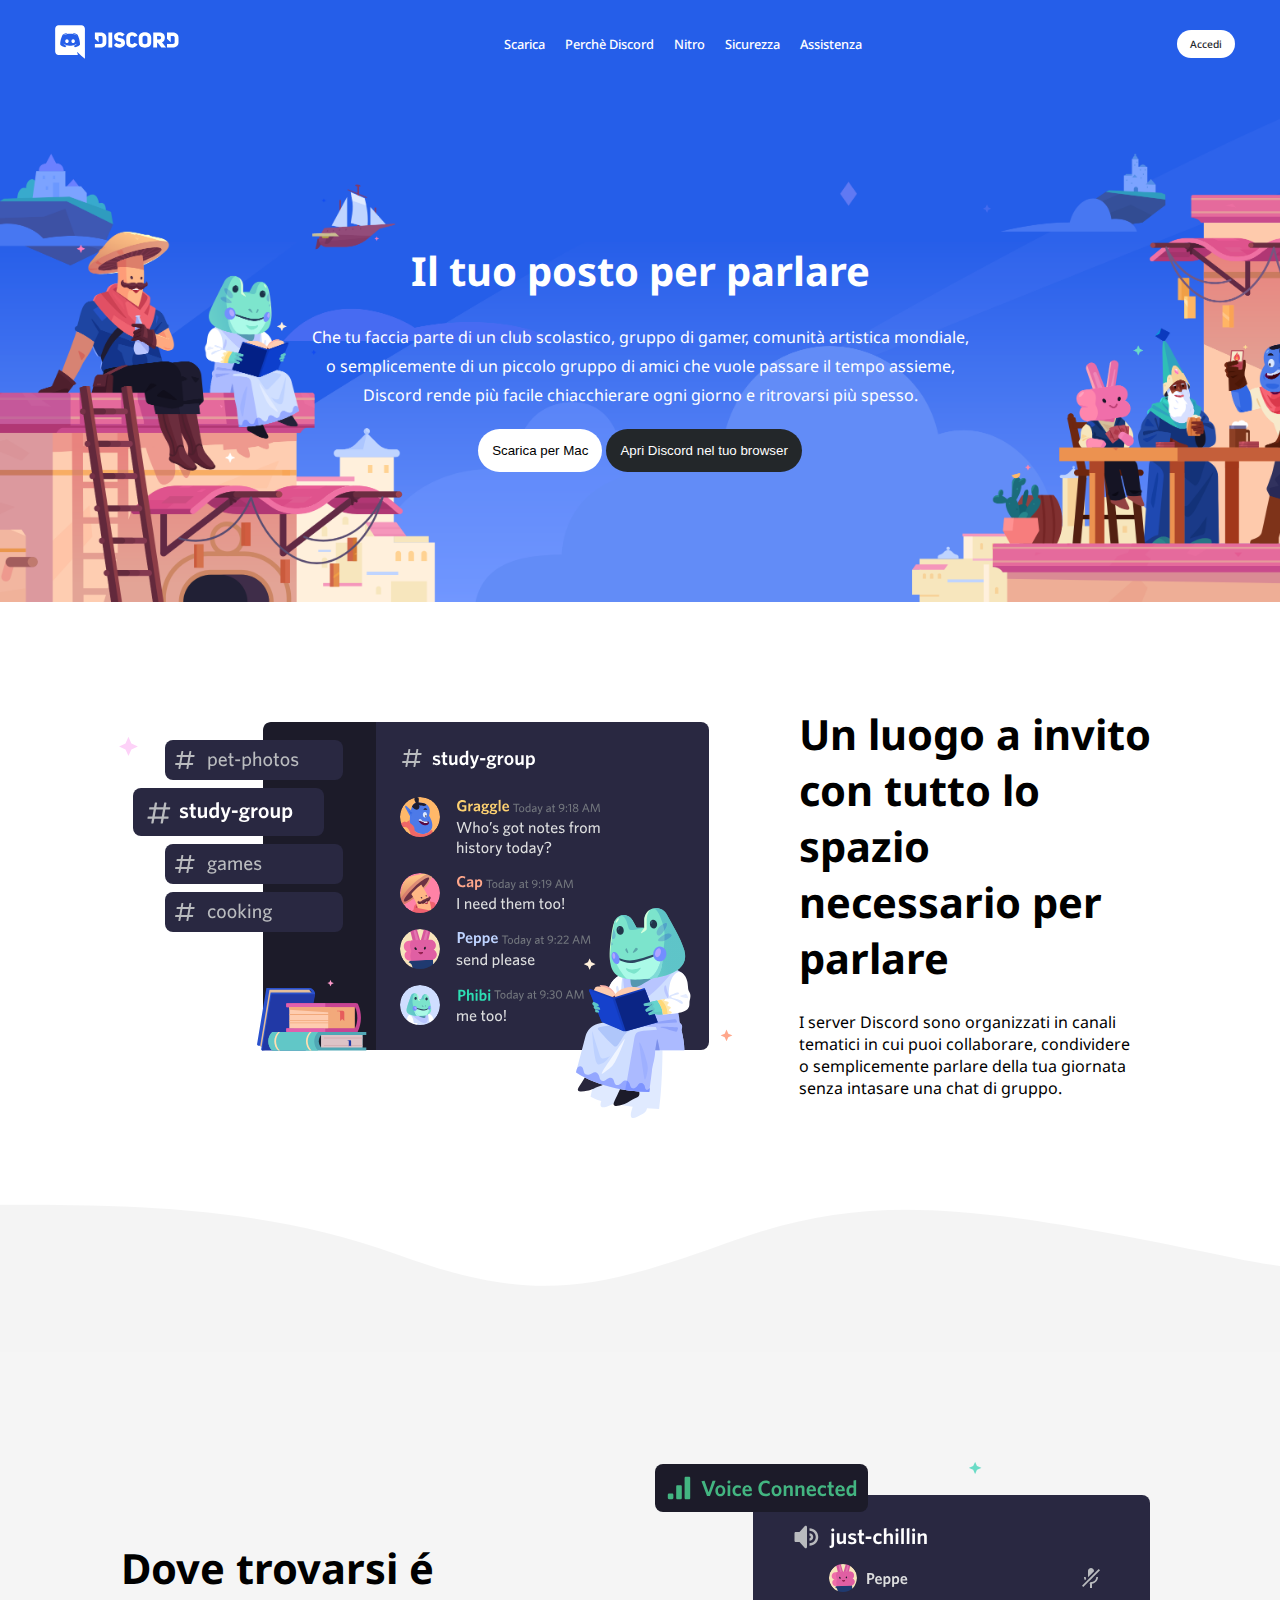
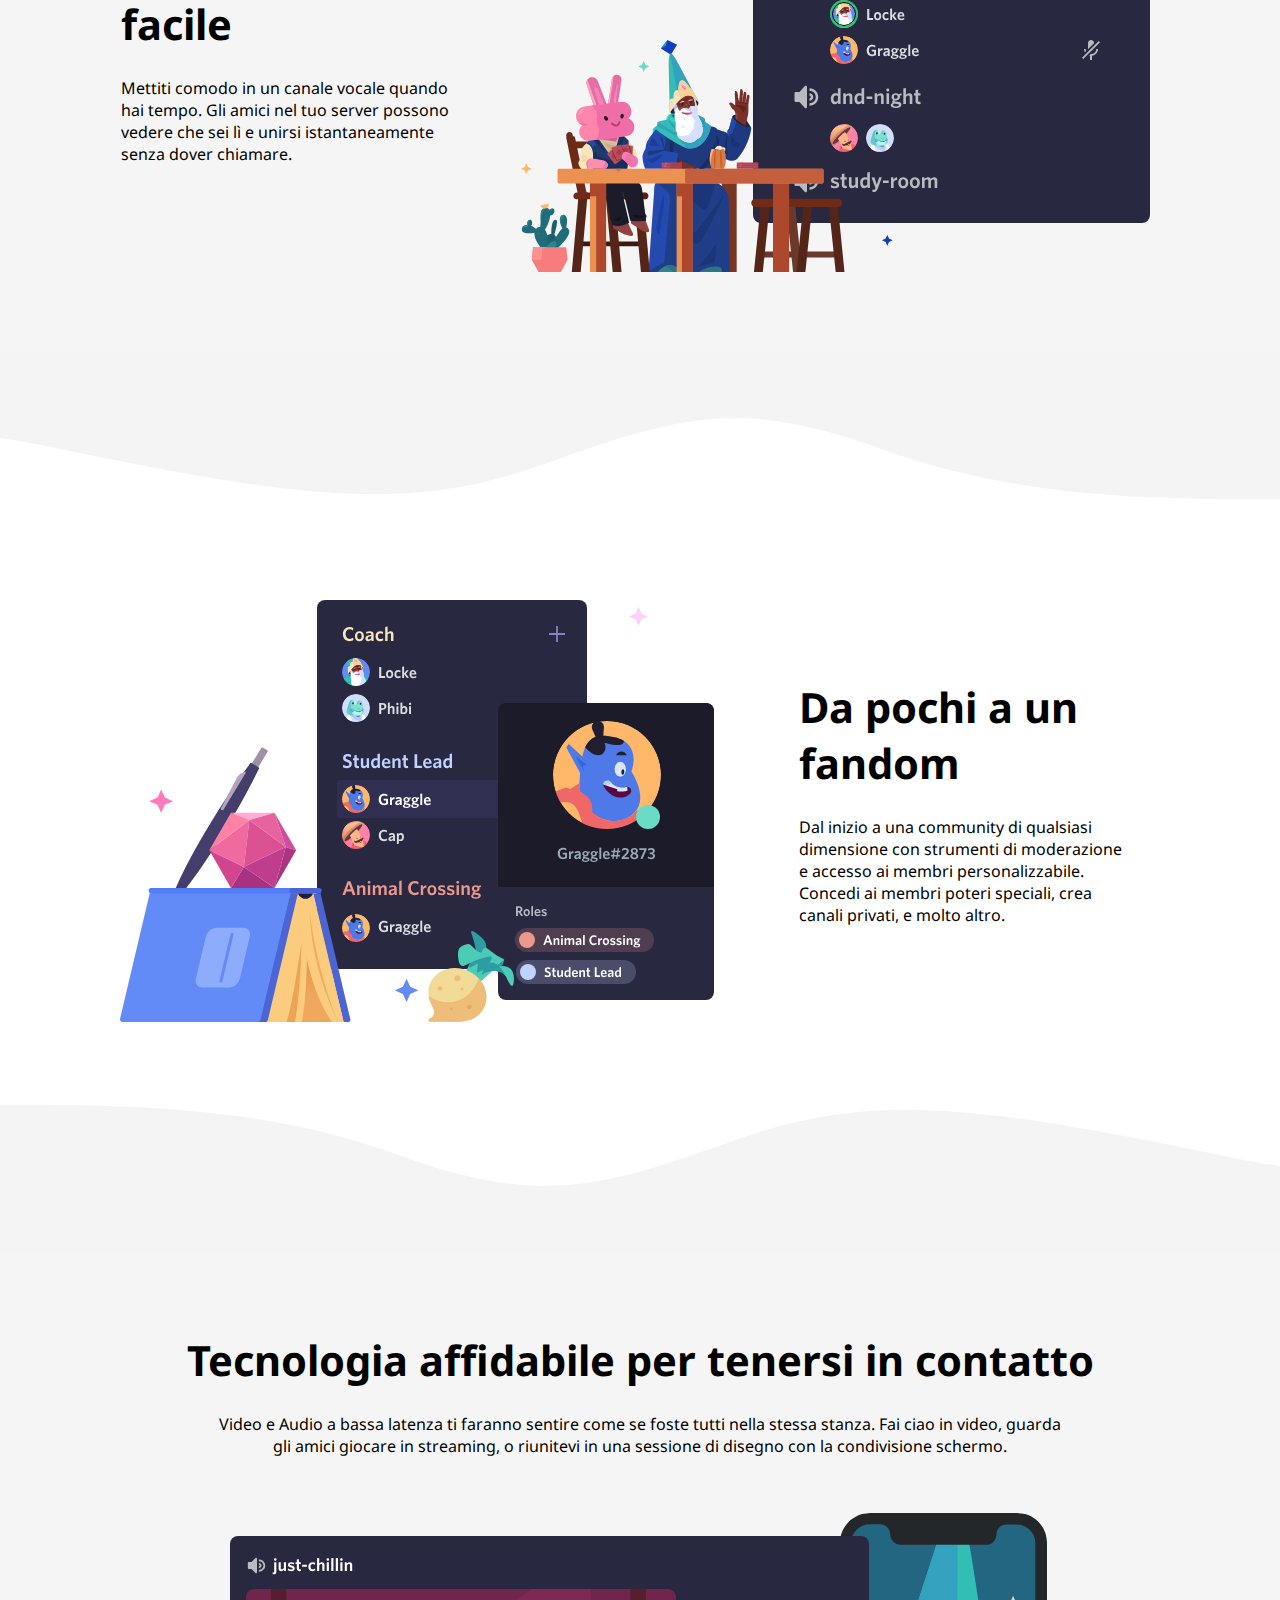
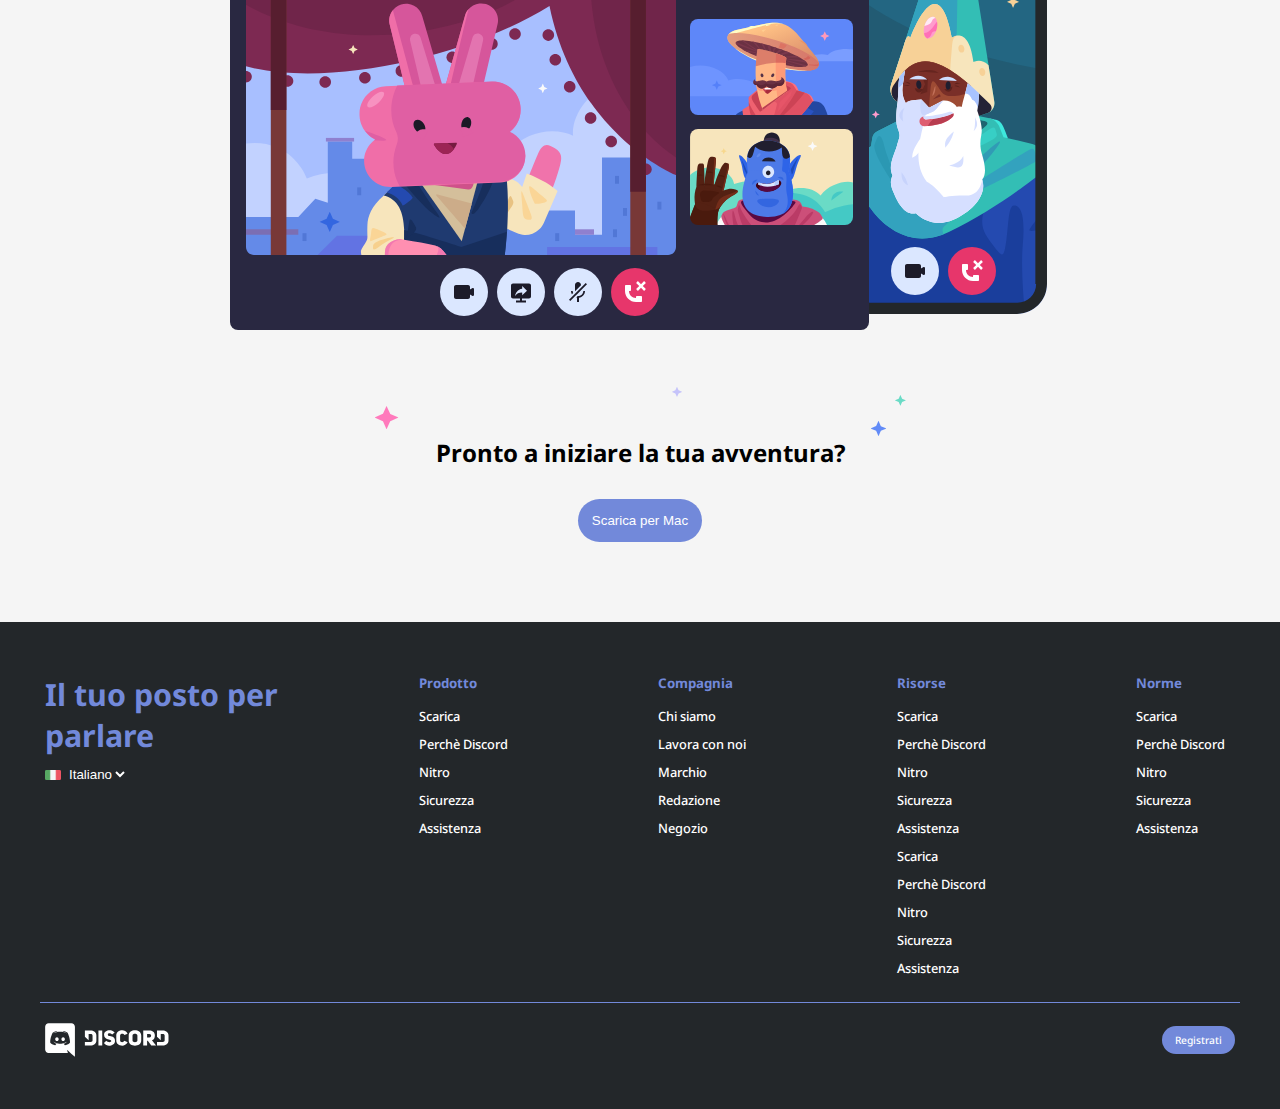
==== commit d67c069d: "added effects on button and made adjustements" ====
--- a/index.html
+++ b/index.html
@@ -20,7 +20,7 @@
         <!-- nav-bar -->
         <nav class="container dflex">
             <!-- logo -->
-            <img src="img/logo.svg" alt="Logo">
+            <a href="index.html"><img src="img/logo.svg" alt="Logo"></a>
             <!-- info -->
             <ul class="dflex">
                 <li><a href="">Scarica</a></li>
@@ -148,14 +148,15 @@
         <div class="container dflex startflex">
             <div>
                 <h3>Il tuo posto per<br>parlare</h3>
+                <img id="flag" src="img/ita.png" alt="italiano">
                 <select>
                     <option value="italiano">Italiano</option>
                 </select>
                 <div class="icons">
-                    <i class="fa-brands fa-twitter"></i>
-                    <i class="fa-brands fa-instagram"></i>
-                    <i class="fa-brands fa-square-facebook"></i>
-                    <i class="fa-brands fa-youtube"></i>
+                    <a href=""><i class="fa-brands fa-twitter"></i></a>
+                    <a href=""><i class="fa-brands fa-instagram"></i></a>
+                    <a href=""><i class="fa-brands fa-square-facebook"></i></a>
+                    <a href=""><i class="fa-brands fa-youtube"></i></a>
                 </div>
             </div>
             <ul><h5>Prodotto</h5>
--- a/css/style.css
+++ b/css/style.css
@@ -211,6 +211,15 @@
     transform: rotate(180deg);
 }
 
+/* button effects */
+button:hover
+{
+    box-shadow: 5px 10px 18px var(--color-bg_footer);
+}
+.login > a:hover
+{
+    color: purple;
+}
 /* footer */
 footer
 {
@@ -218,13 +227,18 @@
     color: var(--color-primary);
     padding: 32px 0;
 }
-
+/* upper */
 h3
 {
     font-size: 1.9em;
     color: var(--color-main);
 }
 
+#flag
+{
+    width:16px;
+    vertical-align: middle;
+}
 select
 {
     background-color: var(--color-bg_footer);
@@ -233,10 +247,11 @@
     padding: 10px 0;
 }
 
-.icons > i
-{
-    color: var(--color-primary);
-    padding-right: 15px;
+.icons > a
+{
+    padding: 0 5px 0 0;
+    font-size: 0.9em;
+    display: inline-block;
 }
 
 h5
